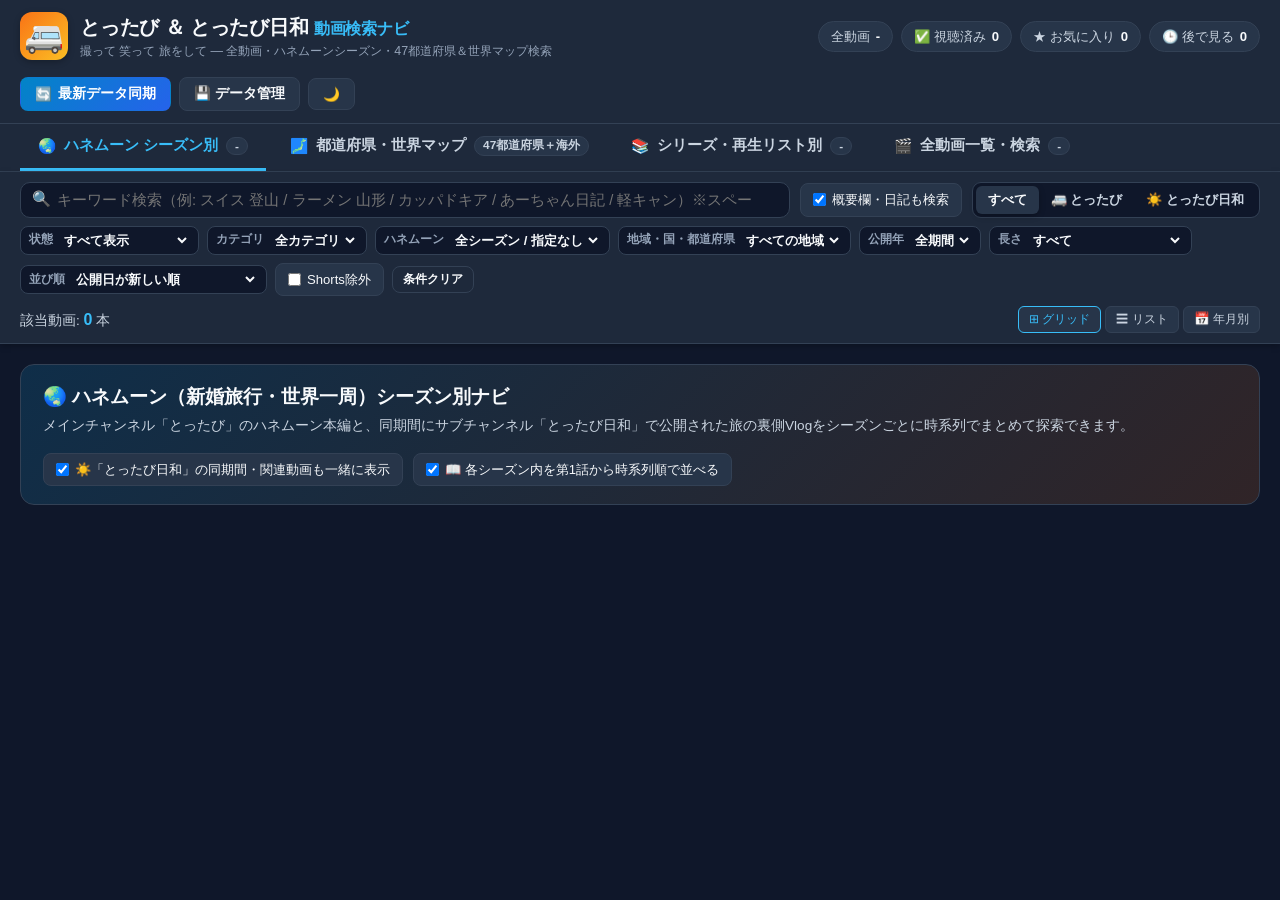
==== static/index.html @ ab7a993e "Initial commit: Tottabi & Tottabi Biyori standalone video search navigator" ====
<!DOCTYPE html>
<html lang="ja" data-theme="dark">
<head>
  <meta charset="UTF-8" />
  <meta name="viewport" content="width=device-width, initial-scale=1.0" />
  <title>とったび ＆ とったび日和 動画検索ナビ</title>
  <link rel="stylesheet" href="/static/styles.css" />
</head>
<body>
  <!-- Header -->
  <header class="app-header">
    <div class="header-inner">
      <div class="brand" id="brandReset" title="フィルタをリセットしてトップへ">
        <div class="brand-icon">🚐</div>
        <div class="brand-text">
          <h1>とったび ＆ とったび日和 <span class="brand-sub">動画検索ナビ</span></h1>
          <p class="brand-tagline">撮って 笑って 旅をして ― 全動画・ハネムーンシーズン・47都道府県＆世界マップ検索</p>
        </div>
      </div>

      <div class="header-stats" id="headerStats">
        <div class="stat-pill" title="取得済み全動画数">
          <span class="stat-label">全動画</span>
          <strong id="statTotalVideos">-</strong>
        </div>
        <div class="stat-pill stat-watched" id="quickFilterWatched" title="クリックで視聴済みを絞り込み">
          <span class="stat-label">✅ 視聴済み</span>
          <strong id="statWatchedCount">0</strong>
        </div>
        <div class="stat-pill stat-fav" id="quickFilterFav" title="クリックでお気に入りを絞り込み">
          <span class="stat-label">★ お気に入り</span>
          <strong id="statFavCount">0</strong>
        </div>
        <div class="stat-pill stat-later" id="quickFilterLater" title="クリックで後で見るを絞り込み">
          <span class="stat-label">🕒 後で見る</span>
          <strong id="statLaterCount">0</strong>
        </div>
      </div>

      <div class="header-actions">
        <button class="btn btn-sync" id="btnSyncOpen" title="YouTubeから最新動画を取得・更新">
          <span class="sync-icon" id="syncIcon">🔄</span>
          <span id="syncBtnText">最新データ同期</span>
        </button>
        <button class="btn btn-secondary" id="btnBackupOpen" title="お気に入り・視聴済みデータの保存と復元">
          💾 データ管理
        </button>
        <button class="btn btn-icon" id="btnThemeToggle" title="テーマ切替（ダーク/ライト）">
          🌙
        </button>
      </div>
    </div>

    <!-- Sync Progress Banner -->
    <div class="sync-banner hidden" id="syncBanner">
      <div class="sync-banner-inner">
        <span id="syncBannerMsg">同期中...</span>
        <div class="sync-progress-track">
          <div class="sync-progress-fill" id="syncProgressFill" style="width: 0%"></div>
        </div>
      </div>
    </div>
  </header>

  <!-- Main Navigation Tabs -->
  <nav class="view-tabs-bar">
    <div class="view-tabs-inner">
      <button class="view-tab active" data-view="honeymoon">
        <span class="tab-emoji">🌏</span>
        <span>ハネムーン シーズン別</span>
        <span class="tab-badge" id="tabBadgeHoneymoon">-</span>
      </button>
      <button class="view-tab" data-view="map">
        <span class="tab-emoji">🗾</span>
        <span>都道府県・世界マップ</span>
        <span class="tab-badge">47都道府県＋海外</span>
      </button>
      <button class="view-tab" data-view="playlists">
        <span class="tab-emoji">📚</span>
        <span>シリーズ・再生リスト別</span>
        <span class="tab-badge" id="tabBadgePlaylists">-</span>
      </button>
      <button class="view-tab" data-view="all">
        <span class="tab-emoji">🎬</span>
        <span>全動画一覧・検索</span>
        <span class="tab-badge" id="tabBadgeAll">-</span>
      </button>
    </div>
  </nav>

  <!-- Sticky Search & Filter Control Panel -->
  <section class="search-panel">
    <div class="search-panel-inner">
      <!-- Primary Search Row -->
      <div class="search-row-main">
        <div class="search-input-wrap">
          <span class="search-icon">🔍</span>
          <input
            type="text"
            id="searchInput"
            placeholder="キーワード検索（例: スイス 登山 / ラーメン 山形 / カッパドキア / あーちゃん日記 / 軽キャン）※スペースでAND検索"
            autocomplete="off"
          />
          <button class="search-clear hidden" id="btnSearchClear" title="検索クリア">✕</button>
        </div>

        <button class="btn btn-secondary btn-sm mobile-filter-toggle" id="btnMobileFilterToggle" type="button">
          ⚙️ 絞り込み・並び替え ▼
        </button>

        <label class="checkbox-pill" title="概要欄（あーちゃん日記・気まぐれ一言・ハッシュタグ）も検索対象にします">
          <input type="checkbox" id="chkSearchDesc" checked />
          <span>概要欄・日記も検索</span>
        </label>

        <!-- Channel Switcher -->
        <div class="segmented-control" id="channelFilterGroup">
          <button class="seg-btn active" data-channel="all">すべて</button>
          <button class="seg-btn" data-channel="tottabi">🚐 とったび</button>
          <button class="seg-btn" data-channel="tottabi_biyori">☀️ とったび日和</button>
        </div>
      </div>

      <!-- Secondary Filters Row -->
      <div class="search-row-filters" id="searchRowFilters">
        <div class="filter-group">
          <label for="filterStatus">状態</label>
          <select id="filterStatus">
            <option value="all">すべて表示</option>
            <option value="unwatched">👀 未視聴のみ</option>
            <option value="watched">✅ 視聴済みのみ</option>
            <option value="favorite">★ お気に入りのみ</option>
            <option value="watch_later">🕒 後で見るのみ</option>
            <option value="has_note">📝 メモありのみ</option>
          </select>
        </div>

        <div class="filter-group">
          <label for="filterCategory">カテゴリ</label>
          <select id="filterCategory">
            <option value="all">全カテゴリ</option>
          </select>
        </div>

        <div class="filter-group">
          <label for="filterSeason">ハネムーン</label>
          <select id="filterSeason">
            <option value="all">全シーズン / 指定なし</option>
          </select>
        </div>

        <div class="filter-group">
          <label for="filterLocation">地域・国・都道府県</label>
          <select id="filterLocation">
            <option value="all">すべての地域</option>
          </select>
        </div>

        <div class="filter-group">
          <label for="filterYear">公開年</label>
          <select id="filterYear">
            <option value="all">全期間</option>
          </select>
        </div>

        <div class="filter-group">
          <label for="filterDuration">長さ</label>
          <select id="filterDuration">
            <option value="all">すべて</option>
            <option value="short_len">〜10分（短め）</option>
            <option value="medium_len">10分〜25分（通常）</option>
            <option value="long_len">25分〜60分（長尺）</option>
            <option value="compilation_len">60分以上（総集編等）</option>
          </select>
        </div>

        <div class="filter-group">
          <label for="sortBy">並び順</label>
          <select id="sortBy">
            <option value="date_desc">公開日が新しい順</option>
            <option value="date_asc">公開日が古い順（第1話〜）</option>
            <option value="views_desc">再生回数が多い順</option>
            <option value="duration_desc">動画が長い順</option>
            <option value="duration_asc">動画が短い順</option>
          </select>
        </div>

        <label class="checkbox-pill" title="ショート動画（#shorts）を一覧から除外します">
          <input type="checkbox" id="chkExcludeShorts" />
          <span>Shorts除外</span>
        </label>

        <button class="btn btn-ghost btn-sm" id="btnResetFilters" title="すべての検索条件をクリア">
          条件クリア
        </button>
      </div>

      <!-- Active Filter Chips & Result Summary Bar -->
      <div class="active-filters-bar" id="activeFiltersBar">
        <div class="result-summary">
          該当動画: <strong id="filteredCount">0</strong> 本
          <span class="result-sub" id="filteredSubInfo"></span>
        </div>
        <div class="active-chips" id="activeChips"></div>
        <div class="layout-switcher" id="layoutSwitcher">
          <button class="layout-btn active" data-layout="grid" title="カードグリッド表示">⊞ グリッド</button>
          <button class="layout-btn" data-layout="list" title="コンパクトリスト表示">☰ リスト</button>
          <button class="layout-btn" data-layout="timeline" title="年月別タイムライン表示">📅 年月別</button>
        </div>
      </div>
    </div>
  </section>

  <!-- Main Content Container -->
  <main class="main-container">
    <!-- 1. HONEYMOON SEASONS VIEW -->
    <section id="viewHoneymoon" class="view-section">
      <div class="honeymoon-hero">
        <div class="hm-hero-text">
          <h2>🌏 ハネムーン（新婚旅行・世界一周）シーズン別ナビ</h2>
          <p>
            メインチャンネル「とったび」のハネムーン本編と、同期間にサブチャンネル「とったび日和」で公開された旅の裏側Vlogをシーズンごとに時系列でまとめて探索できます。
          </p>
        </div>
        <div class="hm-hero-controls">
          <label class="checkbox-pill">
            <input type="checkbox" id="chkHmIncludeSub" checked />
            <span>☀️「とったび日和」の同期間・関連動画も一緒に表示</span>
          </label>
          <label class="checkbox-pill">
            <input type="checkbox" id="chkHmChronological" checked />
            <span>📖 各シーズン内を第1話から時系列順で並べる</span>
          </label>
        </div>
      </div>

      <!-- Quick Season Jump Pills -->
      <div class="season-jump-bar" id="seasonJumpBar"></div>

      <!-- Season Groups Container -->
      <div id="honeymoonSeasonsContainer" class="seasons-container"></div>
    </section>

    <!-- 2. INTERACTIVE MAP & LOCATION VIEW -->
    <section id="viewMap" class="view-section hidden">
      <div class="map-mode-Subtabs">
        <button class="subtab-btn active" data-mapmode="japan">🗾 日本全国47都道府県マップ（日本一周・国内旅）</button>
        <button class="subtab-btn" data-mapmode="world">🌍 世界各国・海外エリア一覧（ハネムーン・海外旅）</button>
      </div>

      <!-- Japan 47 Prefectures Interactive Grid Map -->
      <div id="mapJapanContainer" class="map-panel">
        <div class="map-panel-header">
          <div>
            <h3>🗾 日本47都道府県 インタラクティブマップ</h3>
            <p>都道府県タイルまたは地方ブロックをクリックすると、その場所で撮影された動画（日本一周旅・車中泊・グルメ旅など）を下に一覧表示します。</p>
          </div>
          <div class="map-legend">
            <span class="legend-item"><i class="dot dot-high"></i>10本以上</span>
            <span class="legend-item"><i class="dot dot-mid"></i>5〜9本</span>
            <span class="legend-item"><i class="dot dot-low"></i>1〜4本</span>
            <button class="btn btn-sm btn-secondary" id="btnClearMapSelection">地域選択を解除</button>
          </div>
        </div>

        <div class="japan-map-layout">
          <!-- Visual Tile Map of Japan -->
          <div class="japan-tile-map" id="japanTileMap"></div>

          <!-- Region & Prefecture List Sidebar -->
          <div class="japan-region-list" id="japanRegionList"></div>
        </div>
      </div>

      <!-- World Countries Map Panel -->
      <div id="mapWorldContainer" class="map-panel hidden">
        <div class="map-panel-header">
          <div>
            <h3>🌍 海外訪問国・地域マップ（39カ国・地域）</h3>
            <p>ハネムーンや海外旅で訪れた国をクリックすると、メイン＆サブチャンネルの該当動画を一覧表示します。</p>
          </div>
          <button class="btn btn-sm btn-secondary" id="btnClearWorldSelection">国選択を解除</button>
        </div>
        <div id="worldRegionsContainer" class="world-regions-container"></div>
      </div>

      <!-- Videos filtered by selected location in Map View -->
      <div class="map-results-section" id="mapResultsSection">
        <div class="map-results-header">
          <h3 id="mapResultsTitle">📍 地域を選択するとここに動画が表示されます（全地域表示中）</h3>
        </div>
        <div id="mapVideosContainer" class="videos-grid"></div>
      </div>
    </section>

    <!-- 3. PLAYLISTS & SERIES VIEW -->
    <section id="viewPlaylists" class="view-section hidden">
      <div class="playlists-header">
        <h2>📚 シリーズ・公式再生リスト別グルーピング</h2>
        <p>日本一周旅（地方別）、1K家賃3万円の日常、新生活編、中古一軒家DIY、グルメ企画、秘湯・温泉地、とったびラジオなど公式シリーズ別に動画を一覧できます。</p>
      </div>
      <div id="playlistsContainer" class="playlists-container"></div>
    </section>

    <!-- 4. ALL VIDEOS FLAT / TIMELINE VIEW -->
    <section id="viewAll" class="view-section hidden">
      <div id="allVideosContainer"></div>
      <div class="load-more-wrap" id="loadMoreWrap">
        <button class="btn btn-primary btn-lg" id="btnLoadMore">さらに表示する</button>
      </div>
    </section>
  </main>

  <!-- Video Player & Detail Modal -->
  <div class="modal-backdrop hidden" id="videoModal">
    <div class="modal-dialog modal-video">
      <div class="modal-header">
        <div class="modal-title-wrap">
          <span class="channel-badge" id="modalChannelBadge">とったび</span>
          <h3 id="modalVideoTitle">動画タイトル</h3>
        </div>
        <button class="modal-close" id="btnCloseVideoModal" title="閉じる (Esc)">✕</button>
      </div>

      <div class="modal-body-video">
        <div class="player-column">
          <div class="video-Aspect-box" id="modalPlayerBox"></div>

          <div class="modal-action-bar">
            <div class="modal-user-buttons">
              <button class="btn-state" id="modalBtnWatched">✅ 視聴済み</button>
              <button class="btn-state" id="modalBtnFav">★ お気に入り</button>
              <button class="btn-state" id="modalBtnLater">🕒 後で見る</button>
            </div>
            <div class="modal-nav-buttons">
              <button class="btn btn-sm btn-secondary" id="modalBtnPrev" title="リストの前の動画へ">◀ 前の動画</button>
              <button class="btn btn-sm btn-secondary" id="modalBtnNext" title="リストの次の動画へ">次の動画 ▶</button>
              <a class="btn btn-sm btn-youtube" id="modalYoutubeLink" href="#" target="_blank" rel="noopener noreferrer">
                ↗ YouTubeで開く
              </a>
            </div>
          </div>

          <!-- Personal Note Input -->
          <div class="modal-note-box">
            <label for="modalNoteInput">📝 マイメモ（気になったお店・聖地・感想などを保存・検索できます）</label>
            <div class="note-input-row">
              <textarea id="modalNoteInput" rows="2" placeholder="例: 行きたいカフェ、12:30〜の絶景スポット最高、など"></textarea>
              <button class="btn btn-primary btn-sm" id="btnSaveNote">メモ保存</button>
            </div>
          </div>
        </div>

        <div class="detail-column">
          <div class="modal-meta-row" id="modalMetaRow"></div>
          <div class="modal-tags-row" id="modalTagsRow"></div>
          <div class="modal-description-box">
            <h4>📄 概要欄・あーちゃん日記 / 気まぐれ一言</h4>
            <div class="modal-description-content" id="modalDescription"></div>
          </div>
        </div>
      </div>
    </div>
  </div>

  <!-- Sync Options Modal -->
  <div class="modal-backdrop hidden" id="syncModal">
    <div class="modal-dialog modal-sm">
      <div class="modal-header">
        <h3>🔄 YouTube最新データの更新方法（yt-dlp）</h3>
        <button class="modal-close" id="btnCloseSyncModal">✕</button>
      </div>
      <div class="modal-body">
        <div id="standaloneSyncGuide">
          <p class="modal-desc" style="margin-bottom: 12px;">
            このファイル（<code>index.html</code>）は<strong>サーバー不要のスタンドアロン版</strong>です。<br />
            新しい動画がYouTubeに投稿された際は、フォルダ内の <strong><code>update_videos.command</code></strong> をダブルクリックするか、ターミナルで以下を実行すると最新動画が反映されます（約5〜8秒）：
          </p>
          <div class="sync-option-card" style="margin-bottom: 12px;">
            <h4>💻 ターミナルで更新する場合（高速差分更新）</h4>
            <div style="display:flex;gap:8px;align-items:center;">
              <code id="cmdQuickUpdate" style="flex:1;background:var(--bg-surface);padding:8px 10px;border-radius:6px;border:1px solid var(--border-color);font-size:0.82rem;">./update.sh</code>
              <button class="btn btn-primary btn-sm" id="btnCopyUpdateCmd">コピー</button>
            </div>
            <p style="font-size:0.78rem;color:var(--text-muted);margin-top:4px;">
              ※ Finderから <code>update_videos.command</code> をダブルクリックするだけでも自動更新されます。
            </p>
          </div>
        </div>
        <div class="sync-options hidden" id="serverSyncControls">
          <div class="sync-option-card">
            <h4>⚡ 高速差分同期（おすすめ・約5〜8秒）</h4>
            <p>新しく投稿された動画の取得と、直近動画の再生回数・再生リストの更新を行います。</p>
            <button class="btn btn-primary" id="btnRunQuickSync">高速差分同期を実行</button>
          </div>
          <div class="sync-option-card">
            <h4>🔍 全動画フル再取得（約15〜20秒）</h4>
            <p>過去すべての動画（1,400本以上）の概要欄・再生回数を最初から再取得します。</p>
            <button class="btn btn-secondary" id="btnRunFullSync">フル再取得を実行</button>
          </div>
        </div>
        <p class="sync-last-updated">現在のデータ取得日時: <strong id="lastUpdatedText">-</strong></p>
      </div>
    </div>
  </div>

  <!-- Backup / Data Management Modal -->
  <div class="modal-backdrop hidden" id="backupModal">
    <div class="modal-dialog modal-sm">
      <div class="modal-header">
        <h3>💾 お気に入り・視聴済みデータ管理</h3>
        <button class="modal-close" id="btnCloseBackupModal">✕</button>
      </div>
      <div class="modal-body">
        <p class="modal-desc">
          視聴済みチェック・お気に入り・後で見る・マイメモは自動的にローカルファイル（<code>data/user_state.json</code>）とブラウザの両方に保存されています。
        </p>
        <div class="backup-actions">
          <button class="btn btn-primary" id="btnExportState">⬇ バックアップJSONをダウンロード</button>
          <label class="btn btn-secondary file-upload-btn">
            ⬆ バックアップJSONを読み込む
            <input type="file" id="inputImportState" accept=".json" hidden />
          </label>
        </div>
      </div>
    </div>
  </div>

  <script src="/static/app.js"></script>
</body>
</html>
---- static/styles.css ----
:root,
[data-theme="dark"] {
  --bg-main: #0f172a;
  --bg-surface: #1e293b;
  --bg-elevated: #273549;
  --bg-card: #1e293b;
  --bg-card-hover: #263449;
  --text-main: #f8fafc;
  --text-sub: #cbd5e1;
  --text-muted: #94a3b8;
  --border-color: #334155;
  --border-subtle: rgba(255, 255, 255, 0.08);
  --accent-primary: #38bdf8;
  --accent-primary-hover: #0ea5e9;
  --accent-tottabi: #f97316;
  --accent-biyori: #facc15;
  --accent-watched: #10b981;
  --accent-fav: #f43f5e;
  --accent-later: #a855f7;
  --shadow-sm: 0 2px 6px rgba(0, 0, 0, 0.25);
  --shadow-md: 0 8px 24px rgba(0, 0, 0, 0.35);
  --highlight-bg: rgba(250, 204, 21, 0.35);
  --highlight-text: #fef08a;
}

[data-theme="light"] {
  --bg-main: #f1f5f9;
  --bg-surface: #ffffff;
  --bg-elevated: #f8fafc;
  --bg-card: #ffffff;
  --bg-card-hover: #f8fafc;
  --text-main: #0f172a;
  --text-sub: #334155;
  --text-muted: #64748b;
  --border-color: #cbd5e1;
  --border-subtle: rgba(15, 23, 42, 0.08);
  --accent-primary: #0284c7;
  --accent-primary-hover: #0369a1;
  --accent-tottabi: #ea580c;
  --accent-biyori: #ca8a04;
  --accent-watched: #059669;
  --accent-fav: #e11d48;
  --accent-later: #7e22ce;
  --shadow-sm: 0 2px 6px rgba(15, 23, 42, 0.06);
  --shadow-md: 0 8px 24px rgba(15, 23, 42, 0.12);
  --highlight-bg: #fef08a;
  --highlight-text: #713f12;
}

* {
  box-sizing: border-box;
  margin: 0;
  padding: 0;
}

body {
  font-family: -apple-system, BlinkMacSystemFont, "Hiragino Sans", "Hiragino Kaku Gothic ProN", "Noto Sans JP", Meiryo, sans-serif;
  background-color: var(--bg-main);
  color: var(--text-main);
  line-height: 1.5;
  min-height: 100vh;
}

.hidden {
  display: none !important;
}

mark.hl {
  background: var(--highlight-bg);
  color: var(--highlight-text);
  padding: 0 2px;
  border-radius: 3px;
  font-weight: 600;
}

/* Header */
.app-header {
  background: var(--bg-surface);
  border-bottom: 1px solid var(--border-color);
}

.header-inner {
  max-width: 1480px;
  margin: 0 auto;
  padding: 12px 20px;
  display: flex;
  align-items: center;
  justify-content: space-between;
  gap: 16px;
  flex-wrap: wrap;
}

.brand {
  display: flex;
  align-items: center;
  gap: 12px;
  cursor: pointer;
}

.brand-icon {
  font-size: 32px;
  background: linear-gradient(135deg, #f97316, #fbbf24);
  width: 48px;
  height: 48px;
  border-radius: 12px;
  display: flex;
  align-items: center;
  justify-content: center;
  box-shadow: var(--shadow-sm);
}

.brand-text h1 {
  font-size: 1.25rem;
  font-weight: 800;
  letter-spacing: -0.01em;
}

.brand-sub {
  font-weight: 600;
  color: var(--accent-primary);
  font-size: 1rem;
}

.brand-tagline {
  font-size: 0.78rem;
  color: var(--text-muted);
}

.header-stats {
  display: flex;
  gap: 8px;
  flex-wrap: wrap;
}

.stat-pill {
  background: var(--bg-elevated);
  border: 1px solid var(--border-color);
  border-radius: 999px;
  padding: 5px 12px;
  font-size: 0.82rem;
  display: flex;
  align-items: center;
  gap: 6px;
  cursor: pointer;
  transition: transform 0.12s, border-color 0.12s;
}

.stat-pill:hover {
  border-color: var(--accent-primary);
  transform: translateY(-1px);
}

.stat-pill.active-stat {
  border-color: var(--accent-primary);
  background: rgba(56, 189, 248, 0.15);
}

.stat-label {
  color: var(--text-sub);
}

.header-actions {
  display: flex;
  align-items: center;
  gap: 8px;
}

/* Buttons */
.btn {
  border: 1px solid var(--border-color);
  background: var(--bg-elevated);
  color: var(--text-main);
  padding: 7px 14px;
  border-radius: 8px;
  font-size: 0.85rem;
  font-weight: 600;
  cursor: pointer;
  display: inline-flex;
  align-items: center;
  gap: 6px;
  transition: all 0.15s;
  text-decoration: none;
}

.btn:hover {
  border-color: var(--accent-primary);
}

.btn-primary {
  background: var(--accent-primary);
  border-color: var(--accent-primary);
  color: #0f172a;
}

.btn-primary:hover {
  background: var(--accent-primary-hover);
  color: #ffffff;
}

.btn-sync {
  background: linear-gradient(135deg, #0284c7, #2563eb);
  border-color: transparent;
  color: #fff;
}

.btn-sync:hover {
  filter: brightness(1.1);
}

.btn-youtube {
  background: #dc2626;
  border-color: #dc2626;
  color: #fff;
}

.btn-sm {
  padding: 4px 10px;
  font-size: 0.78rem;
}

.btn-lg {
  padding: 10px 28px;
  font-size: 0.95rem;
}

.btn-ghost {
  background: transparent;
}

/* Sync Banner */
.sync-banner {
  background: rgba(14, 165, 233, 0.15);
  border-top: 1px solid var(--accent-primary);
  padding: 8px 20px;
}

.sync-banner-inner {
  max-width: 1480px;
  margin: 0 auto;
  display: flex;
  align-items: center;
  gap: 16px;
  font-size: 0.85rem;
}

.sync-progress-track {
  flex: 1;
  height: 8px;
  background: var(--bg-elevated);
  border-radius: 99px;
  overflow: hidden;
}

.sync-progress-fill {
  height: 100%;
  background: var(--accent-primary);
  transition: width 0.3s ease;
}

/* Main View Tabs */
.view-tabs-bar {
  background: var(--bg-surface);
  border-bottom: 1px solid var(--border-color);
}

.view-tabs-inner {
  max-width: 1480px;
  margin: 0 auto;
  padding: 0 20px;
  display: flex;
  gap: 6px;
  overflow-x: auto;
}

.view-tab {
  background: transparent;
  border: none;
  border-bottom: 3px solid transparent;
  color: var(--text-sub);
  padding: 12px 18px;
  font-size: 0.92rem;
  font-weight: 700;
  cursor: pointer;
  display: flex;
  align-items: center;
  gap: 8px;
  white-space: nowrap;
  transition: all 0.15s;
}

.view-tab:hover {
  color: var(--text-main);
  background: var(--border-subtle);
}

.view-tab.active {
  color: var(--accent-primary);
  border-bottom-color: var(--accent-primary);
}

.tab-badge {
  background: var(--bg-elevated);
  border: 1px solid var(--border-color);
  color: var(--text-sub);
  padding: 1px 8px;
  border-radius: 999px;
  font-size: 0.74rem;
}

/* Sticky Search & Filter Panel */
.search-panel {
  position: sticky;
  top: 0;
  z-index: 40;
  background: var(--bg-surface);
  border-bottom: 1px solid var(--border-color);
  box-shadow: var(--shadow-sm);
}

.search-panel-inner {
  max-width: 1480px;
  margin: 0 auto;
  padding: 10px 20px;
  display: flex;
  flex-direction: column;
  gap: 8px;
}

.search-row-main {
  display: flex;
  align-items: center;
  gap: 10px;
  flex-wrap: wrap;
}

.search-input-wrap {
  flex: 1;
  min-width: 260px;
  position: relative;
  display: flex;
  align-items: center;
}

.search-icon {
  position: absolute;
  left: 12px;
  font-size: 0.95rem;
  pointer-events: none;
}

#searchInput {
  width: 100%;
  padding: 9px 36px 9px 36px;
  border-radius: 10px;
  border: 1px solid var(--border-color);
  background: var(--bg-main);
  color: var(--text-main);
  font-size: 0.92rem;
  outline: none;
  transition: border-color 0.15s;
}

#searchInput:focus {
  border-color: var(--accent-primary);
}

.search-clear {
  position: absolute;
  right: 10px;
  background: transparent;
  border: none;
  color: var(--text-muted);
  cursor: pointer;
  font-size: 0.95rem;
}

.checkbox-pill {
  display: inline-flex;
  align-items: center;
  gap: 6px;
  background: var(--bg-elevated);
  border: 1px solid var(--border-color);
  padding: 6px 12px;
  border-radius: 8px;
  font-size: 0.82rem;
  cursor: pointer;
  user-select: none;
}

.segmented-control {
  display: inline-flex;
  background: var(--bg-main);
  padding: 3px;
  border-radius: 9px;
  border: 1px solid var(--border-color);
}

.seg-btn {
  background: transparent;
  border: none;
  color: var(--text-sub);
  padding: 5px 12px;
  border-radius: 6px;
  font-size: 0.82rem;
  font-weight: 600;
  cursor: pointer;
}

.seg-btn.active {
  background: var(--bg-elevated);
  color: var(--text-main);
  box-shadow: var(--shadow-sm);
}

.search-row-filters {
  display: flex;
  align-items: center;
  gap: 8px;
  flex-wrap: wrap;
}

.filter-group {
  display: flex;
  align-items: center;
  gap: 5px;
  background: var(--bg-main);
  border: 1px solid var(--border-color);
  border-radius: 8px;
  padding: 3px 8px;
}

.filter-group label {
  font-size: 0.74rem;
  color: var(--text-muted);
  font-weight: 600;
  white-space: nowrap;
}

.filter-group select {
  background: transparent;
  border: none;
  color: var(--text-main);
  font-size: 0.82rem;
  font-weight: 600;
  outline: none;
  cursor: pointer;
  padding: 2px 2px;
}

.filter-group select option {
  background: var(--bg-surface);
  color: var(--text-main);
}

.active-filters-bar {
  display: flex;
  align-items: center;
  justify-content: space-between;
  gap: 10px;
  flex-wrap: wrap;
  padding-top: 2px;
}

.result-summary {
  font-size: 0.85rem;
  color: var(--text-sub);
}

.result-summary strong {
  color: var(--accent-primary);
  font-size: 1rem;
}

.result-sub {
  font-size: 0.78rem;
  color: var(--text-muted);
  margin-left: 8px;
}

.active-chips {
  display: flex;
  gap: 6px;
  flex-wrap: wrap;
  flex: 1;
}

.filter-chip {
  background: rgba(56, 189, 248, 0.16);
  border: 1px solid var(--accent-primary);
  color: var(--text-main);
  border-radius: 999px;
  padding: 2px 10px;
  font-size: 0.76rem;
  display: inline-flex;
  align-items: center;
  gap: 6px;
  cursor: pointer;
}

.layout-switcher {
  display: inline-flex;
  gap: 4px;
}

.layout-btn {
  background: var(--bg-elevated);
  border: 1px solid var(--border-color);
  color: var(--text-sub);
  padding: 4px 10px;
  border-radius: 6px;
  font-size: 0.78rem;
  cursor: pointer;
}

.layout-btn.active {
  border-color: var(--accent-primary);
  color: var(--accent-primary);
}

/* Main Content Area */
.main-container {
  max-width: 1480px;
  margin: 0 auto;
  padding: 20px;
}

/* Honeymoon View */
.honeymoon-hero {
  background: linear-gradient(135deg, rgba(14, 165, 233, 0.16), rgba(249, 115, 22, 0.14));
  border: 1px solid var(--border-color);
  border-radius: 14px;
  padding: 18px 22px;
  margin-bottom: 16px;
  display: flex;
  align-items: center;
  justify-content: space-between;
  gap: 16px;
  flex-wrap: wrap;
}

.hm-hero-text h2 {
  font-size: 1.2rem;
  margin-bottom: 4px;
}

.hm-hero-text p {
  font-size: 0.85rem;
  color: var(--text-sub);
}

.hm-hero-controls {
  display: flex;
  gap: 10px;
  flex-wrap: wrap;
}

.season-jump-bar {
  display: flex;
  gap: 8px;
  overflow-x: auto;
  padding-bottom: 10px;
  margin-bottom: 14px;
}

.season-jump-pill {
  background: var(--bg-surface);
  border: 1px solid var(--border-color);
  color: var(--text-main);
  padding: 7px 14px;
  border-radius: 999px;
  font-size: 0.82rem;
  font-weight: 700;
  cursor: pointer;
  white-space: nowrap;
  display: inline-flex;
  align-items: center;
  gap: 6px;
  transition: all 0.15s;
}

.season-jump-pill:hover {
  border-color: var(--accent-primary);
  transform: translateY(-1px);
}

.seasons-container {
  display: flex;
  flex-direction: column;
  gap: 24px;
}

.season-card {
  background: var(--bg-surface);
  border: 1px solid var(--border-color);
  border-radius: 16px;
  overflow: hidden;
  box-shadow: var(--shadow-sm);
}

.season-card-header {
  padding: 18px 22px;
  border-bottom: 1px solid var(--border-color);
  background: var(--bg-elevated);
  display: flex;
  flex-direction: column;
  gap: 10px;
}

.season-header-top {
  display: flex;
  align-items: flex-start;
  justify-content: space-between;
  gap: 16px;
  flex-wrap: wrap;
}

.season-title-group {
  display: flex;
  flex-direction: column;
  gap: 4px;
}

.season-title-row {
  display: flex;
  align-items: center;
  gap: 10px;
  flex-wrap: wrap;
}

.season-badge {
  padding: 3px 10px;
  border-radius: 6px;
  font-size: 0.78rem;
  font-weight: 800;
  color: #fff;
}

.season-title-row h3 {
  font-size: 1.15rem;
  font-weight: 800;
}

.season-period {
  font-size: 0.82rem;
  color: var(--text-muted);
  font-weight: 600;
}

.season-desc {
  font-size: 0.85rem;
  color: var(--text-sub);
}

.season-header-right {
  display: flex;
  flex-direction: column;
  align-items: flex-end;
  gap: 8px;
  min-width: 230px;
}

.season-progress-wrap {
  width: 100%;
  display: flex;
  flex-direction: column;
  gap: 4px;
}

.season-progress-text {
  display: flex;
  justify-content: space-between;
  font-size: 0.78rem;
  color: var(--text-sub);
}

.season-progress-bar {
  height: 7px;
  background: var(--bg-main);
  border-radius: 99px;
  overflow: hidden;
}

.season-progress-fill {
  height: 100%;
  background: var(--accent-watched);
  transition: width 0.25s;
}

.season-countries-row {
  display: flex;
  align-items: center;
  justify-content: space-between;
  gap: 10px;
  flex-wrap: wrap;
}

.season-countries-list {
  display: flex;
  gap: 6px;
  flex-wrap: wrap;
}

.country-chip {
  background: var(--bg-main);
  border: 1px solid var(--border-color);
  color: var(--text-main);
  padding: 3px 10px;
  border-radius: 999px;
  font-size: 0.78rem;
  cursor: pointer;
  transition: all 0.12s;
}

.country-chip:hover,
.country-chip.active {
  border-color: var(--accent-primary);
  background: rgba(56, 189, 248, 0.18);
}

.season-body {
  padding: 18px;
}

/* Video Grid & Cards */
.videos-grid {
  display: grid;
  grid-template-columns: repeat(auto-fill, minmax(290px, 1fr));
  gap: 16px;
}

.videos-list {
  display: flex;
  flex-direction: column;
  gap: 10px;
}

.video-card {
  background: var(--bg-card);
  border: 1px solid var(--border-color);
  border-radius: 12px;
  overflow: hidden;
  display: flex;
  flex-direction: column;
  transition: transform 0.15s, border-color 0.15s, box-shadow 0.15s;
  position: relative;
}

.video-card:hover {
  transform: translateY(-2px);
  border-color: var(--accent-primary);
  box-shadow: var(--shadow-md);
}

.video-card.is-watched {
  border-color: rgba(16, 185, 129, 0.45);
}

.video-card.is-watched .thumb-img {
  opacity: 0.78;
}

.thumb-wrap {
  position: relative;
  aspect-ratio: 16 / 9;
  background: #000;
  cursor: pointer;
  overflow: hidden;
}

.thumb-img {
  width: 100%;
  height: 100%;
  object-fit: cover;
  transition: transform 0.25s, opacity 0.2s;
}

.video-card:hover .thumb-img {
  transform: scale(1.03);
}

.thumb-duration {
  position: absolute;
  bottom: 8px;
  right: 8px;
  background: rgba(0, 0, 0, 0.84);
  color: #fff;
  font-size: 0.75rem;
  font-weight: 700;
  padding: 2px 6px;
  border-radius: 4px;
}

.thumb-ep-badge {
  position: absolute;
  top: 8px;
  left: 8px;
  background: rgba(15, 23, 42, 0.88);
  border: 1px solid rgba(255, 255, 255, 0.2);
  color: #fff;
  font-size: 0.72rem;
  font-weight: 700;
  padding: 2px 8px;
  border-radius: 6px;
}

.thumb-watched-badge {
  position: absolute;
  top: 8px;
  right: 8px;
  background: var(--accent-watched);
  color: #fff;
  font-size: 0.72rem;
  font-weight: 800;
  padding: 2px 8px;
  border-radius: 6px;
}

.card-body {
  padding: 12px 14px;
  display: flex;
  flex-direction: column;
  gap: 8px;
  flex: 1;
}

.card-meta-top {
  display: flex;
  align-items: center;
  justify-content: space-between;
  gap: 6px;
  font-size: 0.75rem;
  color: var(--text-muted);
}

.channel-tag {
  font-weight: 800;
  padding: 1px 7px;
  border-radius: 5px;
  font-size: 0.72rem;
}

.channel-tag.tottabi {
  background: rgba(249, 115, 22, 0.18);
  color: #fb923c;
  border: 1px solid rgba(249, 115, 22, 0.4);
}

.channel-tag.tottabi_biyori {
  background: rgba(250, 204, 21, 0.18);
  color: #facc15;
  border: 1px solid rgba(250, 204, 21, 0.4);
}

[data-theme="light"] .channel-tag.tottabi {
  color: #c2410c;
}

[data-theme="light"] .channel-tag.tottabi_biyori {
  color: #a16207;
}

.card-title {
  font-size: 0.94rem;
  font-weight: 700;
  line-height: 1.4;
  cursor: pointer;
  display: -webkit-box;
  -webkit-line-clamp: 2;
  -webkit-box-orient: vertical;
  overflow: hidden;
}

.card-title:hover {
  color: var(--accent-primary);
}

.card-excerpt {
  font-size: 0.78rem;
  color: var(--text-sub);
  background: var(--bg-main);
  padding: 6px 8px;
  border-radius: 6px;
  display: -webkit-box;
  -webkit-line-clamp: 2;
  -webkit-box-orient: vertical;
  overflow: hidden;
}

.card-note-preview {
  font-size: 0.76rem;
  color: #fde047;
  background: rgba(234, 179, 8, 0.14);
  border: 1px solid rgba(234, 179, 8, 0.35);
  padding: 4px 8px;
  border-radius: 6px;
}

[data-theme="light"] .card-note-preview {
  color: #854d0e;
}

.card-tags {
  display: flex;
  gap: 5px;
  flex-wrap: wrap;
  margin-top: auto;
}

.tag-badge {
  font-size: 0.71rem;
  padding: 2px 7px;
  border-radius: 5px;
  background: var(--bg-elevated);
  border: 1px solid var(--border-color);
  color: var(--text-sub);
  cursor: pointer;
  transition: border-color 0.12s;
}

.tag-badge:hover {
  border-color: var(--accent-primary);
  color: var(--text-main);
}

.tag-badge.tag-loc {
  background: rgba(14, 165, 233, 0.12);
  border-color: rgba(14, 165, 233, 0.35);
  color: var(--accent-primary);
}

.tag-badge.tag-hm {
  background: rgba(244, 63, 94, 0.12);
  border-color: rgba(244, 63, 94, 0.35);
  color: #fb7185;
}

.card-actions {
  display: flex;
  align-items: center;
  justify-content: space-between;
  border-top: 1px solid var(--border-subtle);
  padding-top: 8px;
  margin-top: 4px;
  gap: 4px;
}

.state-btns {
  display: flex;
  gap: 4px;
}

.action-icon-btn {
  background: var(--bg-main);
  border: 1px solid var(--border-color);
  color: var(--text-muted);
  padding: 4px 8px;
  border-radius: 6px;
  font-size: 0.76rem;
  font-weight: 600;
  cursor: pointer;
  transition: all 0.12s;
}

.action-icon-btn:hover {
  color: var(--text-main);
  border-color: var(--text-sub);
}

.action-icon-btn.active-watched {
  background: rgba(16, 185, 129, 0.2);
  border-color: var(--accent-watched);
  color: var(--accent-watched);
}

.action-icon-btn.active-fav {
  background: rgba(244, 63, 94, 0.2);
  border-color: var(--accent-fav);
  color: var(--accent-fav);
}

.action-icon-btn.active-later {
  background: rgba(168, 85, 247, 0.2);
  border-color: var(--accent-later);
  color: var(--accent-later);
}

/* Compact List Mode */
.videos-list .video-card {
  flex-direction: row;
  align-items: center;
  padding: 8px 12px;
  gap: 14px;
}

.videos-list .thumb-wrap {
  width: 168px;
  min-width: 168px;
  border-radius: 8px;
}

.videos-list .card-body {
  padding: 0;
  flex-direction: row;
  align-items: center;
  flex-wrap: wrap;
  gap: 12px;
}

.videos-list .card-main-info {
  flex: 1;
  min-width: 240px;
}

.videos-list .card-actions {
  border-top: none;
  padding-top: 0;
  margin-top: 0;
}

/* Interactive Map View */
.map-mode-Subtabs {
  display: flex;
  gap: 10px;
  margin-bottom: 16px;
  flex-wrap: wrap;
}

.subtab-btn {
  background: var(--bg-surface);
  border: 1px solid var(--border-color);
  color: var(--text-sub);
  padding: 10px 18px;
  border-radius: 10px;
  font-size: 0.9rem;
  font-weight: 700;
  cursor: pointer;
}

.subtab-btn.active {
  background: var(--accent-primary);
  border-color: var(--accent-primary);
  color: #0f172a;
}

.map-panel {
  background: var(--bg-surface);
  border: 1px solid var(--border-color);
  border-radius: 16px;
  padding: 20px;
  margin-bottom: 20px;
}

.map-panel-header {
  display: flex;
  justify-content: space-between;
  align-items: flex-start;
  gap: 16px;
  flex-wrap: wrap;
  margin-bottom: 16px;
}

.map-panel-header h3 {
  font-size: 1.1rem;
  margin-bottom: 4px;
}

.map-panel-header p {
  font-size: 0.84rem;
  color: var(--text-sub);
}

.map-legend {
  display: flex;
  align-items: center;
  gap: 12px;
  font-size: 0.8rem;
}

.legend-item {
  display: inline-flex;
  align-items: center;
  gap: 5px;
}

.dot {
  width: 10px;
  height: 10px;
  border-radius: 3px;
  display: inline-block;
}

.dot-high { background: #0284c7; }
.dot-mid { background: #0369a1; opacity: 0.75; }
.dot-low { background: #334155; }

.japan-map-layout {
  display: grid;
  grid-template-columns: minmax(320px, 640px) 1fr;
  gap: 24px;
  align-items: start;
}

@media (max-width: 1024px) {
  .japan-map-layout {
    grid-template-columns: 1fr;
  }
}

/* Tile Grid Map of Japan (12 cols x 10 rows) */
.japan-tile-map {
  display: grid;
  grid-template-columns: repeat(12, 1fr);
  grid-auto-rows: 46px;
  gap: 5px;
  background: var(--bg-main);
  padding: 14px;
  border-radius: 14px;
  border: 1px solid var(--border-color);
}

.pref-tile {
  border-radius: 7px;
  border: 1px solid var(--border-color);
  background: var(--bg-elevated);
  color: var(--text-main);
  display: flex;
  flex-direction: column;
  align-items: center;
  justify-content: center;
  cursor: pointer;
  padding: 2px;
  transition: transform 0.12s, border-color 0.12s;
  user-select: none;
}

.pref-tile:hover {
  transform: scale(1.08);
  z-index: 2;
  border-color: var(--accent-primary);
}

.pref-tile.selected {
  outline: 2px solid #facc15;
  background: #0284c7 !important;
  color: #fff !important;
}

.pref-tile .pref-name {
  font-size: 0.72rem;
  font-weight: 700;
  line-height: 1.1;
}

.pref-tile .pref-count {
  font-size: 0.65rem;
  opacity: 0.85;
}

.japan-region-list {
  display: grid;
  grid-template-columns: repeat(auto-fill, minmax(220px, 1fr));
  gap: 10px;
}

.region-box {
  background: var(--bg-main);
  border: 1px solid var(--border-color);
  border-radius: 10px;
  padding: 10px 12px;
}

.region-box-header {
  display: flex;
  justify-content: space-between;
  align-items: center;
  font-weight: 700;
  font-size: 0.86rem;
  margin-bottom: 8px;
  cursor: pointer;
  color: var(--accent-primary);
}

.region-prefs-wrap {
  display: flex;
  flex-wrap: wrap;
  gap: 5px;
}

/* World Regions */
.world-regions-container {
  display: flex;
  flex-direction: column;
  gap: 16px;
}

.world-region-group h4 {
  font-size: 0.95rem;
  margin-bottom: 8px;
  color: var(--accent-primary);
}

.world-countries-grid {
  display: grid;
  grid-template-columns: repeat(auto-fill, minmax(175px, 1fr));
  gap: 10px;
}

.world-country-card {
  background: var(--bg-main);
  border: 1px solid var(--border-color);
  border-radius: 10px;
  padding: 10px 12px;
  display: flex;
  align-items: center;
  justify-content: space-between;
  cursor: pointer;
  transition: all 0.15s;
}

.world-country-card:hover,
.world-country-card.active {
  border-color: var(--accent-primary);
  background: rgba(56, 189, 248, 0.15);
}

.wc-left {
  display: flex;
  align-items: center;
  gap: 8px;
  font-weight: 700;
  font-size: 0.86rem;
}

.wc-flag {
  font-size: 1.25rem;
}

.wc-count {
  background: var(--bg-elevated);
  padding: 2px 8px;
  border-radius: 999px;
  font-size: 0.75rem;
  color: var(--text-sub);
}

/* Playlists View */
.playlists-header {
  margin-bottom: 16px;
}

.playlists-container {
  display: flex;
  flex-direction: column;
  gap: 16px;
}

.playlist-accordion {
  background: var(--bg-surface);
  border: 1px solid var(--border-color);
  border-radius: 12px;
  overflow: hidden;
}

.playlist-acc-header {
  padding: 14px 18px;
  background: var(--bg-elevated);
  display: flex;
  align-items: center;
  justify-content: space-between;
  cursor: pointer;
  gap: 12px;
  flex-wrap: wrap;
}

.playlist-acc-body {
  padding: 16px;
  border-top: 1px solid var(--border-color);
}

/* Timeline Group Header */
.timeline-month-group {
  margin-bottom: 26px;
}

.timeline-month-header {
  font-size: 1.05rem;
  font-weight: 800;
  padding: 8px 14px;
  background: var(--bg-surface);
  border-left: 4px solid var(--accent-primary);
  border-radius: 6px;
  margin-bottom: 12px;
  display: flex;
  justify-content: space-between;
}

.load-more-wrap {
  text-align: center;
  margin: 28px 0;
}

/* Modals */
.modal-backdrop {
  position: fixed;
  inset: 0;
  background: rgba(0, 0, 0, 0.75);
  z-index: 100;
  display: flex;
  align-items: center;
  justify-content: center;
  padding: 16px;
}

.modal-dialog {
  background: var(--bg-surface);
  border: 1px solid var(--border-color);
  border-radius: 16px;
  width: 100%;
  max-height: 92vh;
  display: flex;
  flex-direction: column;
  box-shadow: var(--shadow-md);
  overflow: hidden;
}

.modal-video {
  max-width: 1220px;
}

.modal-sm {
  max-width: 540px;
}

.modal-header {
  padding: 14px 20px;
  border-bottom: 1px solid var(--border-color);
  display: flex;
  align-items: center;
  justify-content: space-between;
  gap: 12px;
}

.modal-title-wrap {
  display: flex;
  align-items: center;
  gap: 10px;
}

.modal-title-wrap h3 {
  font-size: 1.02rem;
}

.modal-close {
  background: transparent;
  border: none;
  color: var(--text-sub);
  font-size: 1.2rem;
  cursor: pointer;
}

.modal-body {
  padding: 20px;
  overflow-y: auto;
}

.modal-body-video {
  padding: 18px 20px;
  overflow-y: auto;
  display: grid;
  grid-template-columns: 1.35fr 1fr;
  gap: 20px;
}

@media (max-width: 960px) {
  .modal-body-video {
    grid-template-columns: 1fr;
  }
}

.video-Aspect-box {
  aspect-ratio: 16 / 9;
  background: #000;
  border-radius: 10px;
  overflow: hidden;
}

.video-Aspect-box iframe {
  width: 100%;
  height: 100%;
  border: none;
}

.modal-action-bar {
  display: flex;
  justify-content: space-between;
  align-items: center;
  gap: 10px;
  flex-wrap: wrap;
  margin-top: 12px;
}

.modal-user-buttons,
.modal-nav-buttons {
  display: flex;
  gap: 6px;
  flex-wrap: wrap;
}

.btn-state {
  background: var(--bg-elevated);
  border: 1px solid var(--border-color);
  color: var(--text-main);
  padding: 6px 12px;
  border-radius: 8px;
  font-size: 0.82rem;
  font-weight: 700;
  cursor: pointer;
}

.btn-state.active-watched {
  background: rgba(16, 185, 129, 0.22);
  border-color: var(--accent-watched);
  color: var(--accent-watched);
}

.btn-state.active-fav {
  background: rgba(244, 63, 94, 0.22);
  border-color: var(--accent-fav);
  color: var(--accent-fav);
}

.btn-state.active-later {
  background: rgba(168, 85, 247, 0.22);
  border-color: var(--accent-later);
  color: var(--accent-later);
}

.modal-note-box {
  margin-top: 14px;
  background: var(--bg-main);
  border: 1px solid var(--border-color);
  border-radius: 10px;
  padding: 10px 12px;
}

.modal-note-box label {
  font-size: 0.78rem;
  color: var(--text-sub);
  display: block;
  margin-bottom: 6px;
}

.note-input-row {
  display: flex;
  gap: 8px;
}

.note-input-row textarea {
  flex: 1;
  background: var(--bg-surface);
  border: 1px solid var(--border-color);
  color: var(--text-main);
  border-radius: 6px;
  padding: 6px 8px;
  font-size: 0.84rem;
  resize: vertical;
}

.detail-column {
  display: flex;
  flex-direction: column;
  gap: 12px;
}

.modal-meta-row {
  font-size: 0.84rem;
  color: var(--text-sub);
  display: flex;
  gap: 14px;
  flex-wrap: wrap;
}

.modal-tags-row {
  display: flex;
  gap: 6px;
  flex-wrap: wrap;
}

.modal-description-box {
  background: var(--bg-main);
  border: 1px solid var(--border-color);
  border-radius: 10px;
  padding: 12px 14px;
  flex: 1;
  max-height: 430px;
  overflow-y: auto;
}

.modal-description-box h4 {
  font-size: 0.85rem;
  margin-bottom: 8px;
  color: var(--accent-primary);
}

.modal-description-content {
  font-size: 0.82rem;
  white-space: pre-wrap;
  word-break: break-word;
  color: var(--text-sub);
  line-height: 1.65;
}

.sync-options {
  display: flex;
  flex-direction: column;
  gap: 12px;
  margin: 14px 0;
}

.sync-option-card {
  background: var(--bg-main);
  border: 1px solid var(--border-color);
  border-radius: 10px;
  padding: 14px;
  display: flex;
  flex-direction: column;
  gap: 8px;
}

.sync-last-updated {
  font-size: 0.8rem;
  color: var(--text-muted);
}

.backup-actions {
  display: flex;
  flex-direction: column;
  gap: 12px;
  margin-top: 14px;
}

.mobile-filter-toggle {
  display: none;
}

/* Smartphone & Mobile Optimization */
@media (max-width: 768px) {
  .header-inner {
    padding: 10px 12px;
    gap: 10px;
  }

  .brand-tagline {
    display: none;
  }

  .brand h1 {
    font-size: 1.05rem;
  }

  .header-stats {
    width: 100%;
    overflow-x: auto;
    padding-bottom: 2px;
    gap: 6px;
    flex-wrap: nowrap;
  }

  .stat-pill {
    padding: 4px 9px;
    font-size: 0.76rem;
    white-space: nowrap;
    flex-shrink: 0;
  }

  .view-tabs-inner {
    padding: 0 10px;
    -webkit-overflow-scrolling: touch;
  }

  .view-tab {
    padding: 10px 12px;
    font-size: 0.84rem;
  }

  .search-panel-inner {
    padding: 8px 12px;
    gap: 6px;
  }

  .search-input-wrap {
    min-width: 100%;
  }

  /* 16px font-size prevents iOS Safari from auto-zooming on focus */
  #searchInput,
  .filter-group select,
  .note-input-row textarea {
    font-size: 16px;
  }

  .mobile-filter-toggle {
    display: inline-flex;
    align-items: center;
    justify-content: center;
  }

  .search-row-filters {
    display: none;
    padding-top: 6px;
    border-top: 1px solid var(--border-color);
  }

  .search-row-filters.mobile-expanded {
    display: flex;
    flex-wrap: wrap;
    gap: 6px;
    max-height: 52vh;
    overflow-y: auto;
  }

  .filter-group {
    flex: 1 1 calc(50% - 6px);
    min-width: 140px;
    justify-content: space-between;
  }

  .filter-group select {
    max-width: 100%;
    text-overflow: ellipsis;
  }

  .main-container {
    padding: 12px 10px 50px;
  }

  .season-card-header {
    padding: 12px;
  }

  .season-header-right {
    width: 100%;
    align-items: stretch;
  }

  .season-body {
    padding: 12px;
  }

  .videos-grid {
    grid-template-columns: 1fr;
    gap: 12px;
  }

  .japan-tile-map-wrapper {
    overflow-x: auto;
    -webkit-overflow-scrolling: touch;
    padding: 10px;
  }

  .japan-tile-map {
    min-width: 560px;
  }

  .modal-backdrop {
    padding: 6px;
  }

  .modal-dialog {
    max-height: 95vh;
    border-radius: 12px;
  }

  .modal-header {
    padding: 10px 14px;
  }

  .modal-body-video {
    padding: 12px;
    gap: 14px;
  }
}
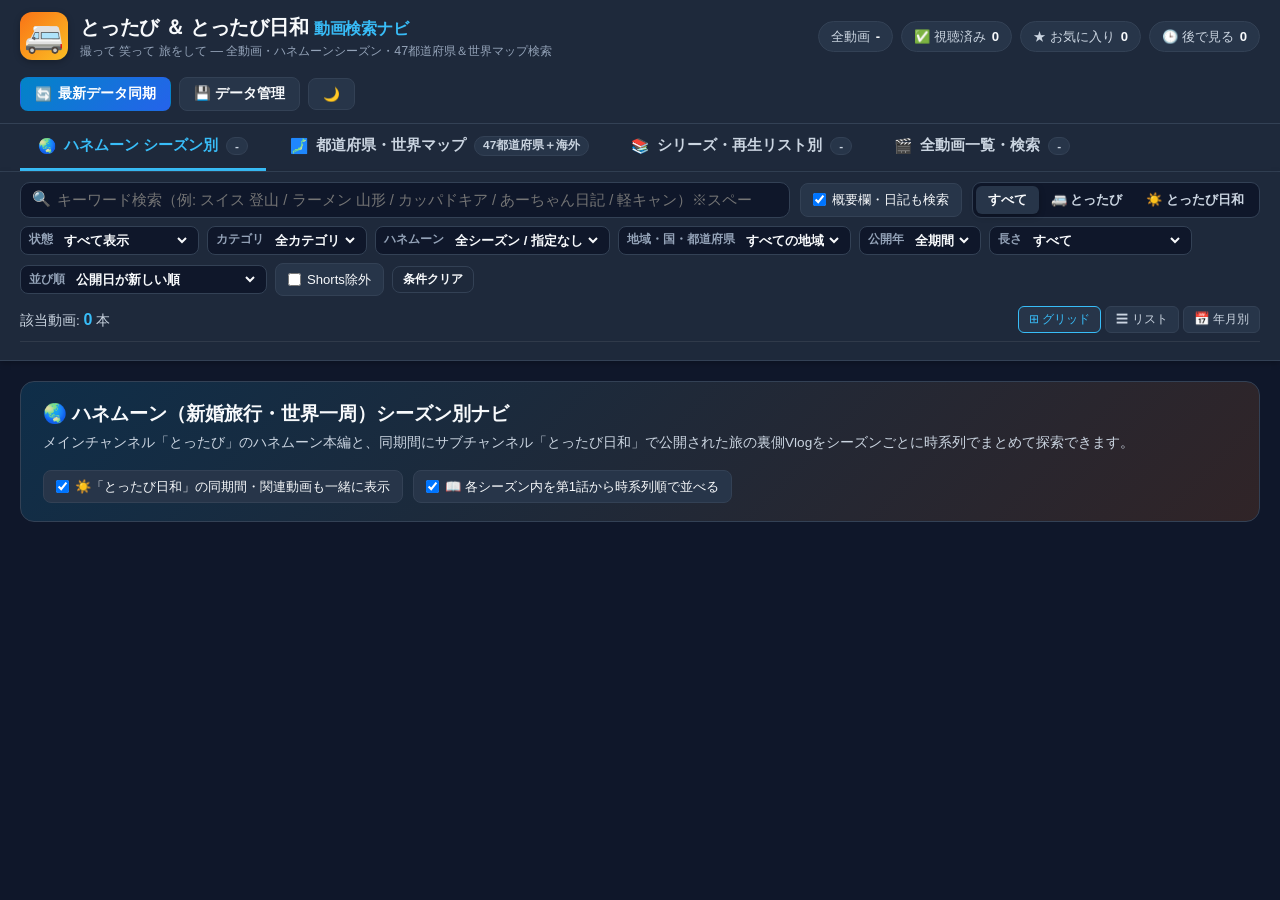
==== commit 42e695d3: "Keep Honeymoon season switcher pinned at top and switch seasons directly" ====
--- a/static/index.html
+++ b/static/index.html
@@ -208,6 +208,9 @@
           <button class="layout-btn" data-layout="timeline" title="年月別タイムライン表示">📅 年月別</button>
         </div>
       </div>
+
+      <!-- Sticky Season Switcher Pills (visible in Honeymoon View) -->
+      <div class="season-jump-bar" id="seasonJumpBar"></div>
     </div>
   </section>
 
@@ -215,7 +218,7 @@
   <main class="main-container">
     <!-- 1. HONEYMOON SEASONS VIEW -->
     <section id="viewHoneymoon" class="view-section">
-      <div class="honeymoon-hero">
+      <div class="honeymoon-hero" id="honeymoonTopAnchor">
         <div class="hm-hero-text">
           <h2>🌏 ハネムーン（新婚旅行・世界一周）シーズン別ナビ</h2>
           <p>
@@ -233,9 +236,6 @@
           </label>
         </div>
       </div>
-
-      <!-- Quick Season Jump Pills -->
-      <div class="season-jump-bar" id="seasonJumpBar"></div>
 
       <!-- Season Groups Container -->
       <div id="honeymoonSeasonsContainer" class="seasons-container"></div>
--- a/static/styles.css
+++ b/static/styles.css
@@ -556,31 +556,41 @@
 
 .season-jump-bar {
   display: flex;
-  gap: 8px;
+  gap: 6px;
   overflow-x: auto;
-  padding-bottom: 10px;
-  margin-bottom: 14px;
+  -webkit-overflow-scrolling: touch;
+  padding-top: 6px;
+  padding-bottom: 2px;
+  border-top: 1px solid var(--border-subtle);
 }
 
 .season-jump-pill {
-  background: var(--bg-surface);
+  background: var(--bg-main);
   border: 1px solid var(--border-color);
   color: var(--text-main);
-  padding: 7px 14px;
+  padding: 5px 12px;
   border-radius: 999px;
-  font-size: 0.82rem;
+  font-size: 0.78rem;
   font-weight: 700;
   cursor: pointer;
   white-space: nowrap;
   display: inline-flex;
   align-items: center;
-  gap: 6px;
+  gap: 5px;
   transition: all 0.15s;
+  flex-shrink: 0;
 }
 
 .season-jump-pill:hover {
   border-color: var(--accent-primary);
   transform: translateY(-1px);
+}
+
+.season-jump-pill.active {
+  background: rgba(56, 189, 248, 0.22);
+  border-color: var(--accent-primary);
+  color: var(--accent-primary);
+  box-shadow: 0 0 0 1px var(--accent-primary);
 }
 
 .seasons-container {
